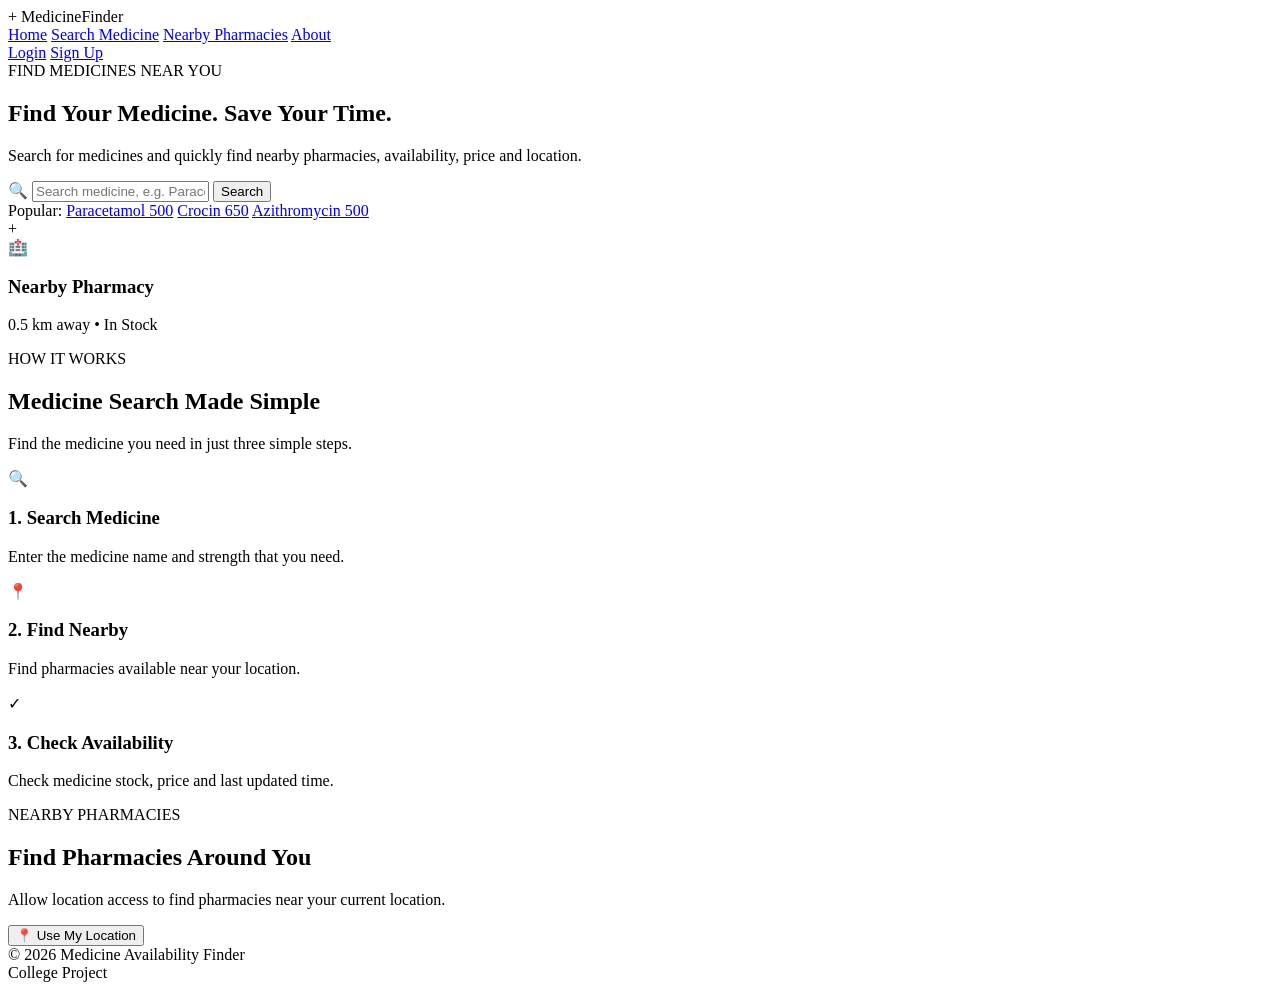
==== Home.html @ 669c4f94 "Add medicine finder landing page Introduce a new Home.html landing page for the Medicine Availabilit" ====
<!DOCTYPE html>
<html lang="en">
<head>
    <meta charset="UTF-8">
    <meta name="viewport" content="width=device-width, initial-scale=1.0">

    <title>Medicine Availability Finder</title>

    <link rel="stylesheet" href="Home.css">
</head>

<body>

    <!-- ================= NAVBAR ================= -->

    <header class="navbar">

        <div class="container nav-container">

            <div class="logo">
                <span class="logo-icon">+</span>
                <span>Medicine<span class="green">Finder</span></span>
            </div>

            <nav class="nav-menu">
                <a href="#" class="active">Home</a>
                <a href="#search">Search Medicine</a>
                <a href="#pharmacy">Nearby Pharmacies</a>
                <a href="#about">About</a>
            </nav>

            <div class="nav-buttons">
                <a href="#" class="login-btn">Login</a>
                <a href="#" class="signup-btn">Sign Up</a>
            </div>

        </div>

    </header>


    <!-- ================= HERO SECTION ================= -->

    <section class="hero">

        <div class="container hero-container">

            <div class="hero-content">

                <div class="small-title">
                    FIND MEDICINES NEAR YOU
                </div>

                <h1>
                    Find Your Medicine.
                    <span>Save Your Time.</span>
                </h1>

                <p>
                    Search for medicines and quickly find nearby pharmacies,
                    availability, price and location.
                </p>


                <!-- SEARCH BOX -->

                <div class="search-box">

                    <span class="search-icon">🔍</span>

                    <input
                        type="text"
                        placeholder="Search medicine, e.g. Paracetamol 500"
                    >

                    <button>
                        Search
                    </button>

                </div>


                <!-- POPULAR SEARCH -->

                <div class="popular">

                    <span>Popular:</span>

                    <a href="#">Paracetamol 500</a>
                    <a href="#">Crocin 650</a>
                    <a href="#">Azithromycin 500</a>

                </div>

            </div>


            <!-- HERO IMAGE / MAP -->

            <div class="hero-image">

                <div class="map-background">

                    <div class="map-pin">
                        +
                    </div>

                    <div class="pharmacy-box">

                        <div class="pharmacy-icon">
                            🏥
                        </div>

                        <div>
                            <h3>Nearby Pharmacy</h3>
                            <p>0.5 km away • In Stock</p>
                        </div>

                        <span class="available"></span>

                    </div>

                </div>

            </div>

        </div>

    </section>


    <!-- ================= HOW IT WORKS ================= -->

    <section class="how-section" id="about">

        <div class="section-title">

            <span>HOW IT WORKS</span>

            <h2>
                Medicine Search Made Simple
            </h2>

            <p>
                Find the medicine you need in just three simple steps.
            </p>

        </div>


        <div class="container feature-container">

            <div class="feature-card">

                <div class="feature-icon">
                    🔍
                </div>

                <h3>
                    1. Search Medicine
                </h3>

                <p>
                    Enter the medicine name and strength
                    that you need.
                </p>

            </div>


            <div class="feature-card">

                <div class="feature-icon">
                    📍
                </div>

                <h3>
                    2. Find Nearby
                </h3>

                <p>
                    Find pharmacies available near
                    your location.
                </p>

            </div>


            <div class="feature-card">

                <div class="feature-icon">
                    ✓
                </div>

                <h3>
                    3. Check Availability
                </h3>

                <p>
                    Check medicine stock, price and
                    last updated time.
                </p>

            </div>

        </div>

    </section>


    <!-- ================= PHARMACY SECTION ================= -->

    <section class="pharmacy-section" id="pharmacy">

        <div class="container pharmacy-container">

            <div>

                <span>NEARBY PHARMACIES</span>

                <h2>
                    Find Pharmacies Around You
                </h2>

                <p>
                    Allow location access to find pharmacies
                    near your current location.
                </p>

            </div>

            <button class="location-btn">
                📍 Use My Location
            </button>

        </div>

    </section>


    <!-- ================= FOOTER ================= -->

    <footer>

        <div class="container footer-container">

            <div>
                © 2026 Medicine Availability Finder
            </div>

            <div>
                College Project
            </div>

        </div>

    </footer>

</body>
</html>
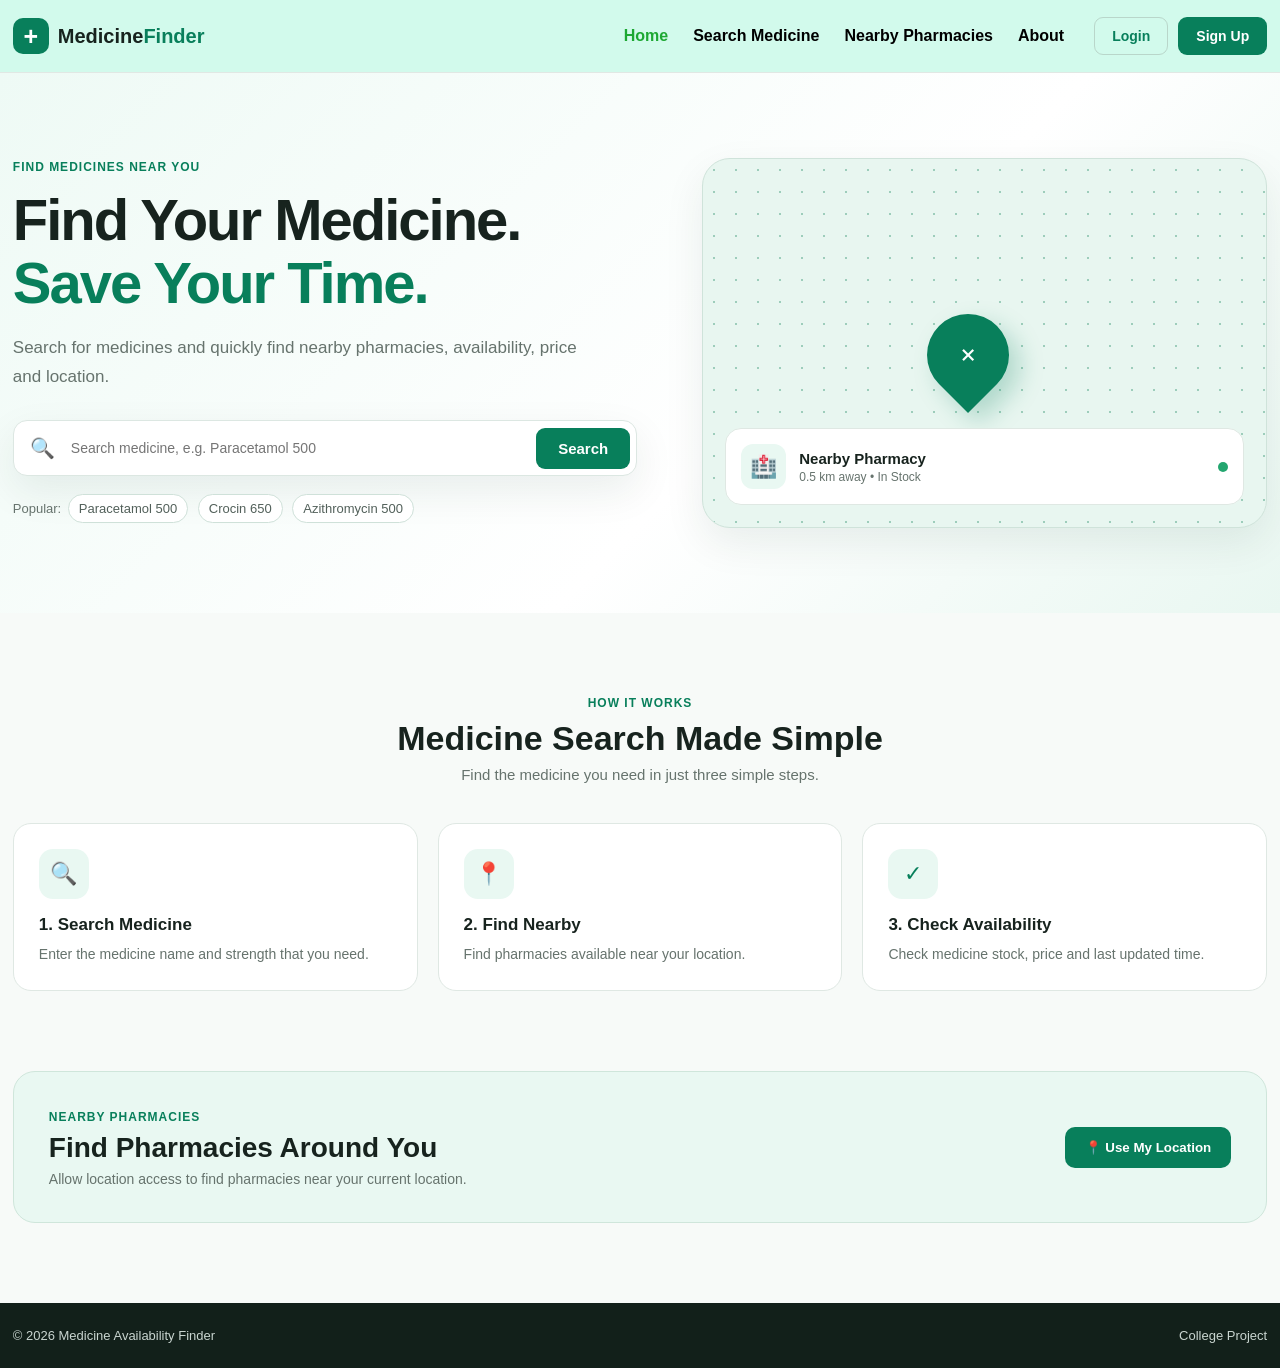
==== commit 38e888f6: "Update Home nav links and wire search button Home.html: replace in-page anchors with real page links" ====
--- a/Home.html
+++ b/Home.html
@@ -24,14 +24,14 @@
 
             <nav class="nav-menu">
                 <a href="#" class="active">Home</a>
-                <a href="#search">Search Medicine</a>
+                <a href="Search.html">Search Medicine</a>
                 <a href="#pharmacy">Nearby Pharmacies</a>
                 <a href="#about">About</a>
             </nav>
 
             <div class="nav-buttons">
-                <a href="#" class="login-btn">Login</a>
-                <a href="#" class="signup-btn">Sign Up</a>
+                <a href="Login.html" class="login-btn">Login</a>
+                <a href="SignIn.html" class="signup-btn">Sign Up</a>
             </div>
 
         </div>
@@ -72,10 +72,10 @@
                         type="text"
                         placeholder="Search medicine, e.g. Paracetamol 500"
                     >
-
-                    <button>
-                        Search
-                    </button>
+                  
+                <button type="button" onclick="searchPopular('Paracetamol 500mg')">
+                    Search
+                </button>
 
                 </div>
 
@@ -255,6 +255,6 @@
         </div>
 
     </footer>
-
+<script src="search.js"></script>
 </body>
 </html>
--- a/Home.css
+++ b/Home.css
@@ -0,0 +1,674 @@
+/* ================= GENERAL ================= */
+
+* {
+    margin: 0;
+    padding: 0;
+    box-sizing: border-box;
+}
+
+html {
+    scroll-behavior: smooth;
+}
+
+body {
+    font-family: Arial, Helvetica, sans-serif;
+    background: #f7faf8;
+    color: #17231e;
+}
+
+a {
+    text-decoration: none;
+}
+
+button,
+input {
+    font-family: inherit;
+}
+
+.container {
+    width: 98%;
+    max-width: 1400px;
+    margin: auto;
+}
+
+
+/* ================= NAVBAR ================= */
+
+.navbar {
+    width: 100%;
+    background: rgb(210, 250, 236);
+    border-bottom: 1px solid #e1e8e4;
+    position: sticky;
+    top: 0;
+    z-index: 100;
+}
+
+.nav-container {
+    height: 72px;
+    display: flex;
+    align-items: center;
+    gap: 30px;
+}
+
+
+/* LOGO */
+
+.logo {
+    display: flex;
+    align-items: center;
+
+    font-size: 20px;
+    font-weight: bold;
+
+    color: #17231e;
+}
+
+.logo-icon {
+    width: 36px;
+    height: 36px;
+
+    display: flex;
+    align-items: center;
+    justify-content: center;
+
+    background: #087f5b;
+    color: white;
+
+    border-radius: 10px;
+
+    font-size: 25px;
+
+    margin-right: 9px;
+}
+
+.green {
+    color: #087f5b;
+}
+
+
+/* NAV MENU */
+
+.nav-menu {
+    margin-left: auto;
+
+    display: flex;
+    gap: 25px;
+}
+
+.nav-menu a {
+    color: #000;
+
+    font-size: 16px;
+    font-weight: 700;
+
+    transition: 0.3s;
+}
+
+.nav-menu a:hover,
+.nav-menu .active {
+    color: #029b17de;
+}
+
+
+/* NAV BUTTONS */
+
+.nav-buttons {
+    display: flex;
+    gap: 10px;
+}
+
+.login-btn {
+    padding: 10px 17px;
+
+    border: 1px solid #b9d6ca;
+
+    border-radius: 9px;
+
+    color: #087f5b;
+
+    font-size: 14px;
+    font-weight: bold;
+}
+
+.signup-btn {
+    padding: 11px 18px;
+
+    background: #087f5b;
+    color: white;
+
+    border-radius: 9px;
+
+    font-size: 14px;
+    font-weight: bold;
+}
+
+
+/* ================= HERO ================= */
+
+.hero {
+    padding: 85px 0;
+
+    background:
+        linear-gradient(
+            135deg,
+            #eefaf5,
+            #ffffff 60%,
+            #e9f7f1
+        );
+}
+
+.hero-container {
+    display: grid;
+
+    grid-template-columns: 1.05fr 0.95fr;
+
+    gap: 65px;
+
+    align-items: center;
+}
+
+
+/* HERO CONTENT */
+
+.small-title {
+    color: #087f5b;
+
+    font-size: 12px;
+
+    font-weight: bold;
+
+    letter-spacing: 1px;
+
+    margin-bottom: 15px;
+}
+
+.hero h1 {
+    font-size: 58px;
+
+    line-height: 1.08;
+
+    letter-spacing: -2px;
+
+    margin-bottom: 20px;
+}
+
+.hero h1 span {
+    display: block;
+
+    color: #087f5b;
+}
+
+.hero-content > p {
+    max-width: 570px;
+
+    color: #66736d;
+
+    font-size: 17px;
+
+    line-height: 1.7;
+
+    margin-bottom: 28px;
+}
+
+
+/* ================= SEARCH BOX ================= */
+
+.search-box {
+    max-width: 650px;
+
+    background: white;
+
+    border: 1px solid #dce7e2;
+
+    border-radius: 14px;
+
+    padding: 6px;
+
+    display: flex;
+
+    align-items: center;
+
+    box-shadow:
+        0 15px 40px rgba(15, 45, 33, 0.08);
+}
+
+.search-icon {
+    font-size: 20px;
+
+    margin-left: 10px;
+    margin-right: 8px;
+}
+
+.search-box input {
+    flex: 1;
+
+    border: none;
+
+    outline: none;
+
+    padding: 13px 8px;
+
+    font-size: 14px;
+}
+
+.search-box button {
+    border: none;
+
+    background: #087f5b;
+
+    padding: 12px 22px;
+
+    border-radius: 9px;
+
+    font-weight: bold;
+
+    cursor: pointer;
+}
+.search-box button{
+    color: white;
+    font-size: 15px;
+}
+.search-box button:hover {
+    background: #056b4c;
+}
+
+
+/* POPULAR */
+
+.popular {
+    margin-top: 15px;
+
+    font-size: 13px;
+
+    color: #66736d;
+}
+
+.popular a {
+    display: inline-block;
+
+    color: #52605a;
+
+    background: white;
+
+    border: 1px solid #cfe1d9;
+
+    padding: 6px 10px;
+
+    margin: 3px;
+
+    border-radius: 20px;
+
+    transition: 0.3s;
+}
+
+.popular a:hover {
+    color: #087f5b;
+
+    border-color: #087f5b;
+}
+
+
+/* ================= HERO VISUAL ================= */
+
+.hero-image {
+    height: 370px;
+
+    border-radius: 28px;
+
+    position: relative;
+
+    overflow: hidden;
+
+    border: 1px solid #cfe3da;
+
+    background: #e8f6f0;
+
+    box-shadow:
+        0 15px 40px rgba(15, 45, 33, 0.08);
+}
+
+.map-background {
+    width: 100%;
+    height: 100%;
+
+    position: relative;
+
+    background-image:
+        radial-gradient(
+            #9dcdbb 1.3px,
+            transparent 1.3px
+        );
+
+    background-size: 22px 22px;
+}
+
+
+/* MAP PIN */
+
+.map-pin {
+    width: 82px;
+    height: 82px;
+
+    position: absolute;
+
+    left: 50%;
+    top: 42%;
+
+    transform: translate(-50%, -50%);
+
+    display: flex;
+    align-items: center;
+    justify-content: center;
+
+    background: #087f5b;
+
+    color: white;
+
+    border-radius: 50% 50% 50% 0;
+
+    rotate: -45deg;
+
+    font-size: 30px;
+
+    box-shadow:
+        0 15px 25px rgba(8, 127, 91, 0.25);
+}
+
+
+/* PHARMACY CARD */
+
+.pharmacy-box {
+    position: absolute;
+
+    left: 22px;
+    right: 22px;
+    bottom: 22px;
+
+    padding: 15px;
+
+    background: white;
+
+    border: 1px solid #dfe8e3;
+
+    border-radius: 16px;
+
+    display: flex;
+
+    align-items: center;
+
+    gap: 13px;
+}
+
+.pharmacy-icon {
+    width: 45px;
+    height: 45px;
+
+    display: flex;
+    align-items: center;
+    justify-content: center;
+
+    background: #e9f8f2;
+
+    border-radius: 12px;
+
+    font-size: 22px;
+}
+
+.pharmacy-box h3 {
+    font-size: 15px;
+}
+
+.pharmacy-box p {
+    color: #66736d;
+
+    font-size: 12px;
+
+    margin-top: 3px;
+}
+
+.available {
+    width: 10px;
+    height: 10px;
+
+    background: #23a66f;
+
+    border-radius: 50%;
+
+    margin-left: auto;
+}
+
+
+/* ================= HOW IT WORKS ================= */
+
+.how-section {
+    padding: 80px 0;
+}
+
+.section-title {
+    text-align: center;
+
+    margin-bottom: 40px;
+}
+
+.section-title > span,
+.pharmacy-container > div > span {
+    color: #087f5b;
+
+    font-size: 12px;
+
+    font-weight: bold;
+
+    letter-spacing: 1px;
+}
+
+.section-title h2 {
+    font-size: 34px;
+
+    margin: 8px 0;
+}
+
+.section-title p {
+    color: #66736d;
+
+    font-size: 15px;
+}
+
+
+/* FEATURE CARDS */
+
+.feature-container {
+    display: grid;
+
+    grid-template-columns:
+        repeat(3, 1fr);
+
+    gap: 20px;
+}
+
+.feature-card {
+    background: white;
+
+    border: 1px solid #dfe8e3;
+
+    border-radius: 18px;
+
+    padding: 25px;
+
+    transition: 0.3s;
+}
+
+.feature-card:hover {
+    transform: translateY(-5px);
+
+    box-shadow:
+        0 15px 35px rgba(15, 45, 33, 0.08);
+}
+
+.feature-icon {
+    width: 50px;
+    height: 50px;
+
+    display: flex;
+    align-items: center;
+    justify-content: center;
+
+    background: #e9f8f2;
+
+    color: #087f5b;
+
+    border-radius: 14px;
+
+    font-size: 22px;
+
+    margin-bottom: 16px;
+}
+
+.feature-card h3 {
+    margin-bottom: 8px;
+
+    font-size: 17px;
+}
+
+.feature-card p {
+    color: #66736d;
+
+    font-size: 14px;
+
+    line-height: 1.6;
+}
+
+
+/* ================= PHARMACY SECTION ================= */
+
+.pharmacy-section {
+    margin-bottom: 80px;
+}
+
+.pharmacy-container {
+    padding: 35px;
+
+    background: #e9f8f2;
+
+    border: 1px solid #cfe6db;
+
+    border-radius: 22px;
+
+    display: flex;
+
+    align-items: center;
+
+    justify-content: space-between;
+
+    gap: 25px;
+}
+
+.pharmacy-container h2 {
+    font-size: 28px;
+
+    margin: 7px 0;
+}
+
+.pharmacy-container p {
+    color: #66736d;
+
+    font-size: 14px;
+}
+
+.location-btn {
+    border: none;
+
+    background: #087f5b;
+
+    color: white;
+
+    padding: 13px 20px;
+
+    border-radius: 10px;
+
+    font-weight: bold;
+
+    white-space: nowrap;
+
+    cursor: pointer;
+}
+
+
+/* ================= FOOTER ================= */
+
+footer {
+    background: #12201a;
+
+    color: #c9d5d0;
+
+    padding: 25px 0;
+}
+
+.footer-container {
+    display: flex;
+
+    justify-content: space-between;
+
+    font-size: 13px;
+}
+
+
+/* ================= RESPONSIVE ================= */
+
+@media (max-width: 900px) {
+
+    .nav-menu {
+        display: none;
+    }
+
+    .hero-container {
+        grid-template-columns: 1fr;
+
+        gap: 40px;
+    }
+
+    .feature-container {
+        grid-template-columns: 1fr;
+    }
+
+    .hero {
+        padding: 60px 0;
+    }
+
+}
+
+
+@media (max-width: 600px) {
+
+    .hero h1 {
+        font-size: 42px;
+    }
+
+    .search-box {
+        width: 100%;
+    }
+
+    .search-box button {
+        padding: 11px 13px;
+    }
+
+    .nav-buttons .login-btn {
+        display: none;
+    }
+
+    .pharmacy-container {
+        flex-direction: column;
+
+        align-items: flex-start;
+    }
+
+    .location-btn {
+        width: 100%;
+    }
+
+    .footer-container {
+        flex-direction: column;
+
+        gap: 8px;
+    }
+
+}
